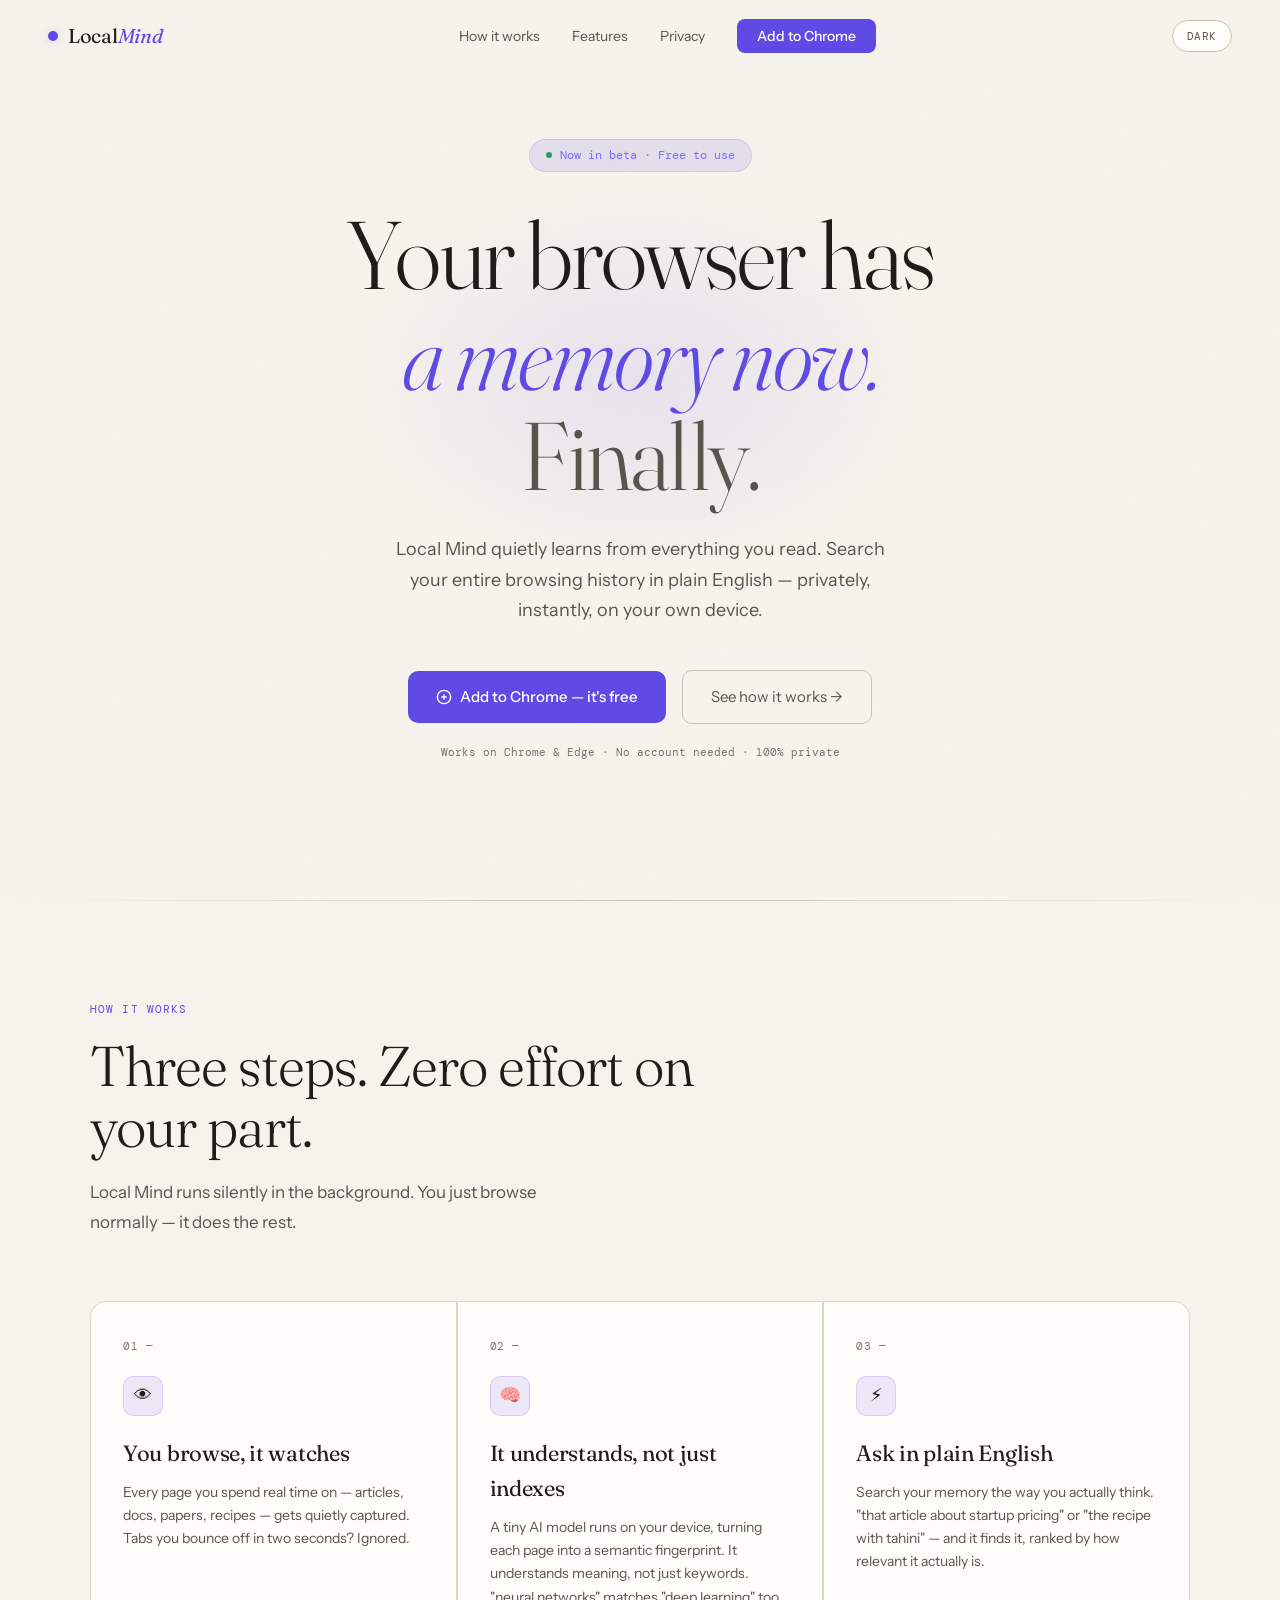
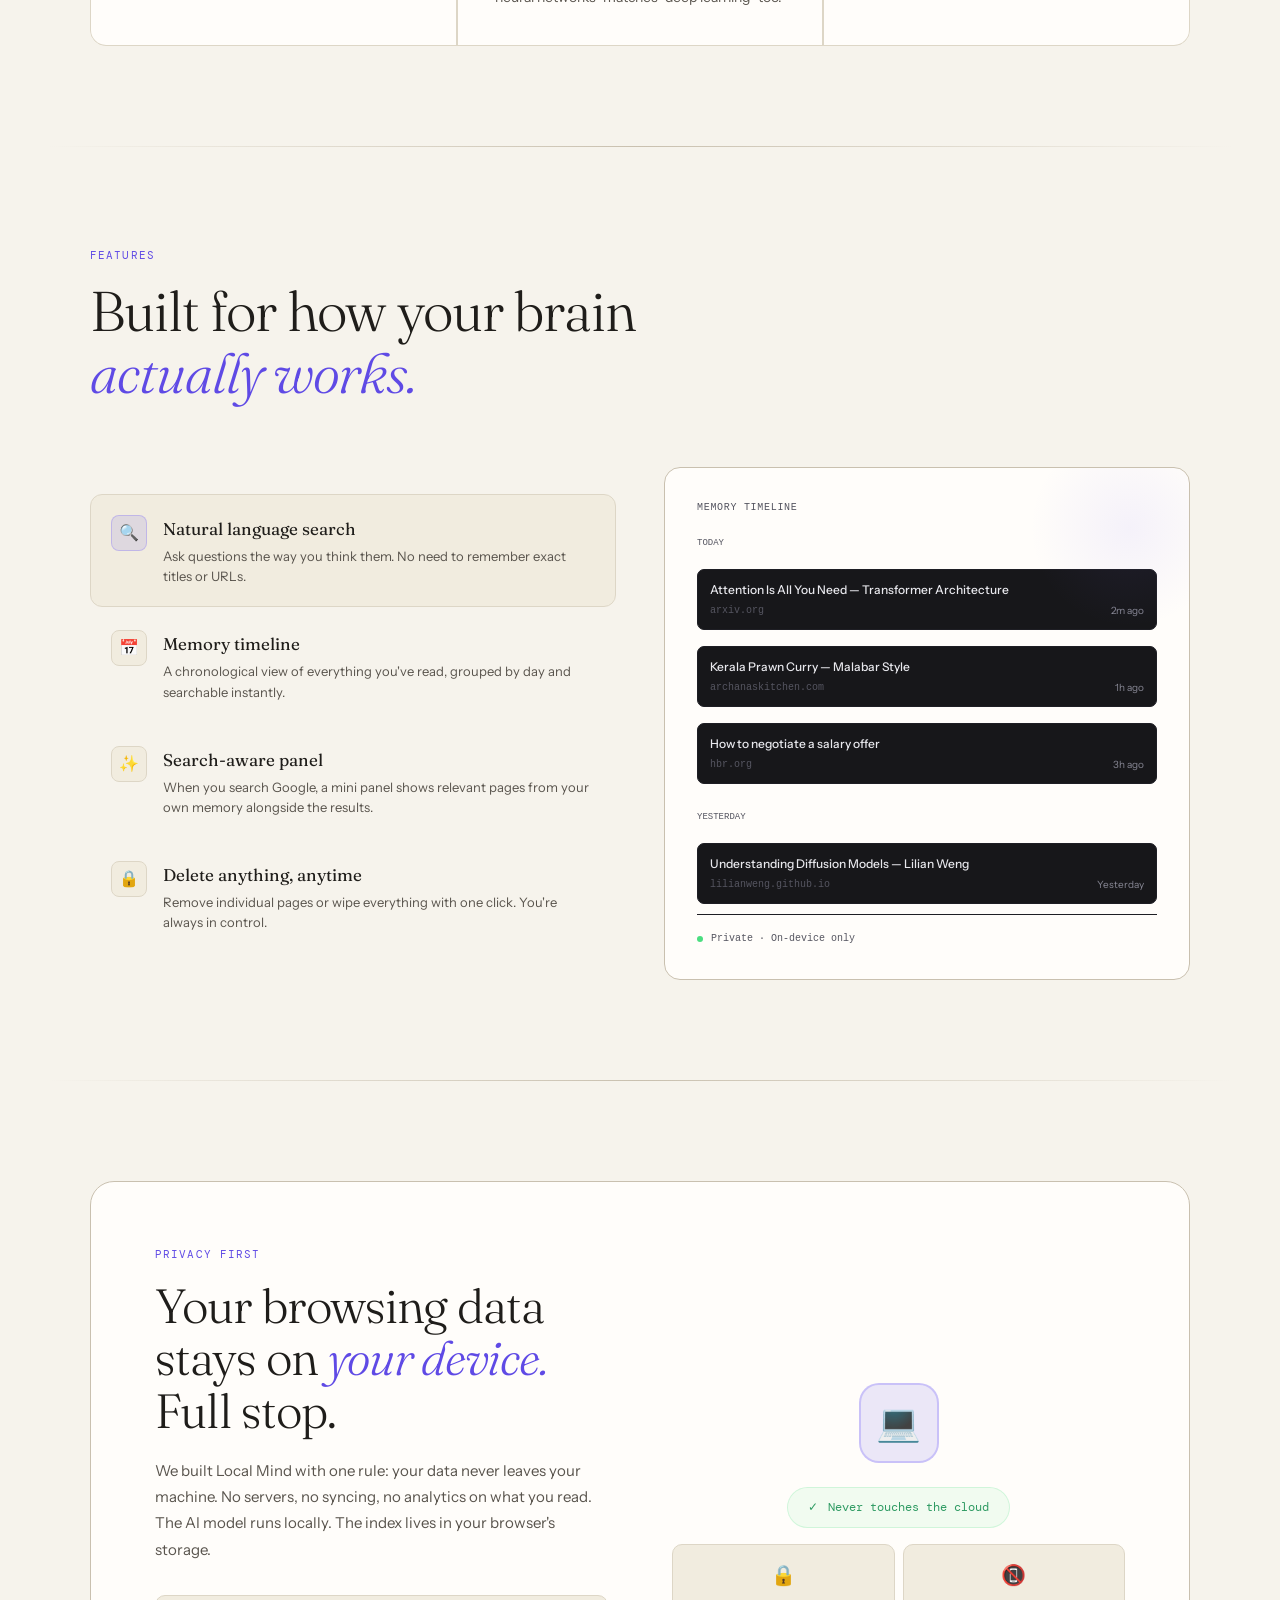
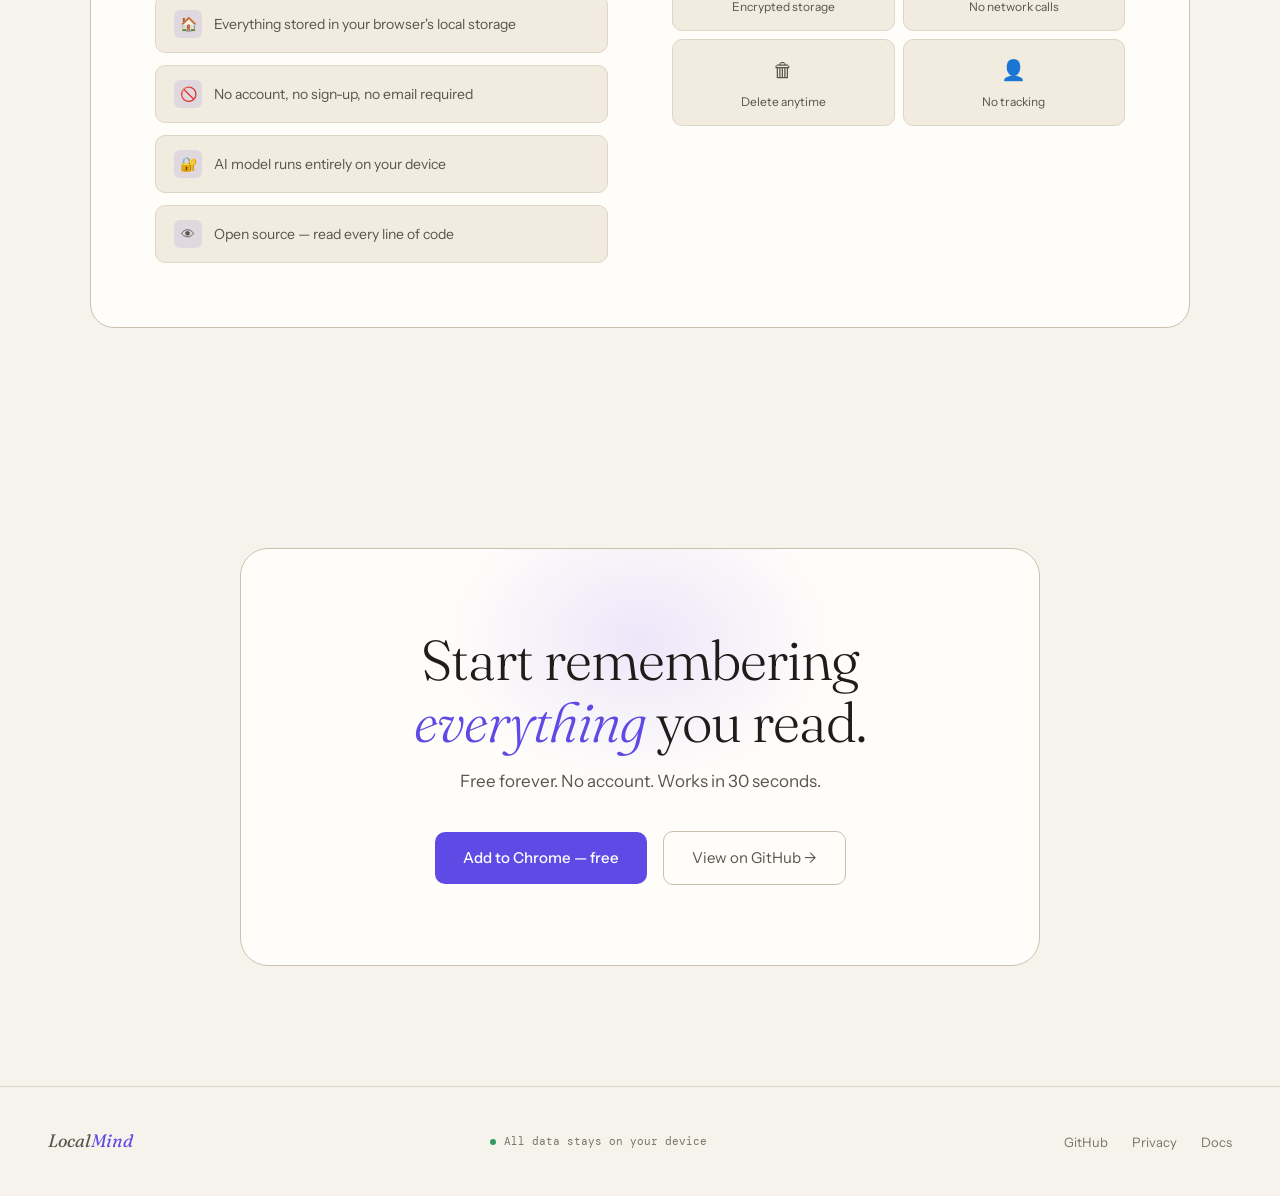
==== frontend/index.html @ ebce4741 "fix: landing page refined" ====
<!DOCTYPE html>
<html lang="en">
<head>
  <meta charset="UTF-8"/>
  <meta name="viewport" content="width=device-width, initial-scale=1.0"/>
  <title>Local Mind — Your Browser Memory</title>
  <link rel="preconnect" href="https://fonts.googleapis.com">
  <link href="https://fonts.googleapis.com/css2?family=Fraunces:ital,opsz,wght@0,9..144,300;0,9..144,400;0,9..144,500;1,9..144,300;1,9..144,400&family=Instrument+Sans:wght@400;500&family=DM+Mono:wght@400;500&display=swap" rel="stylesheet">
  <style>
    *, *::before, *::after { box-sizing: border-box; margin: 0; padding: 0; }

    :root {
      --bg: #0a0a0c;
      --bg2: #0f0f12;
      --bg3: #141418;
      --accent: #7c6af7;
      --accent2: #9d8fff;
      --accent-dim: rgba(124,106,247,0.12);
      --accent-glow: rgba(124,106,247,0.25);
      --border: #1e1e26;
      --border2: #2a2a35;
      --text: #e8e8f0;
      --text2: #9898aa;
      --text3: #55555f;
      --green: #4ade80;
      --nav-scrolled-bg: rgba(10,10,12,0.9);
      --serif: 'Fraunces', Georgia, serif;
      --sans: 'Instrument Sans', system-ui, sans-serif;
      --mono: 'DM Mono', monospace;
    }

    [data-theme="light"] {
      --bg: #f6f3ec;
      --bg2: #fffdfa;
      --bg3: #f1ecdf;
      --accent: #5f4ae5;
      --accent2: #7b6cff;
      --accent-dim: rgba(95,74,229,0.12);
      --accent-glow: rgba(95,74,229,0.2);
      --border: #ddd6c6;
      --border2: #c9c0af;
      --text: #1f1d1a;
      --text2: #59544d;
      --text3: #7a7368;
      --green: #2f9b63;
      --nav-scrolled-bg: rgba(246,243,236,0.92);
    }

    html { scroll-behavior: smooth; }

    body {
      background: var(--bg);
      color: var(--text);
      font-family: var(--sans);
      font-size: 16px;
      line-height: 1.6;
      overflow-x: hidden;
    }

    body::before {
      content: '';
      position: fixed;
      inset: 0;
      background-image: url("data:image/svg+xml,%3Csvg viewBox='0 0 256 256' xmlns='http://www.w3.org/2000/svg'%3E%3Cfilter id='noise'%3E%3CfeTurbulence type='fractalNoise' baseFrequency='0.9' numOctaves='4' stitchTiles='stitch'/%3E%3C/filter%3E%3Crect width='100%25' height='100%25' filter='url(%23noise)' opacity='0.04'/%3E%3C/svg%3E");
      pointer-events: none;
      z-index: 0;
      opacity: 0.4;
    }

    /* ── Nav ───────────────────────────────────────────────────────── */
    nav {
      position: fixed;
      top: 0; left: 0; right: 0;
      z-index: 100;
      display: flex;
      align-items: center;
      justify-content: space-between;
      padding: 20px 48px;
      border-bottom: 1px solid transparent;
      transition: border-color 0.3s, background 0.3s;
    }

    nav.scrolled {
      background: var(--nav-scrolled-bg);
      backdrop-filter: blur(12px);
      border-color: var(--border);
    }

    .theme-toggle-btn {
      border: 1px solid var(--border2);
      background: var(--bg2);
      color: var(--text2);
      border-radius: 999px;
      padding: 8px 14px;
      font-family: var(--mono);
      font-size: 11px;
      letter-spacing: 0.05em;
      text-transform: uppercase;
      cursor: pointer;
      transition: all 0.2s;
    }

    .theme-toggle-btn:hover { color: var(--text); border-color: var(--text3); }

    .nav-logo {
      display: flex;
      align-items: center;
      gap: 10px;
      text-decoration: none;
    }

    .nav-dot {
      width: 10px; height: 10px;
      border-radius: 50%;
      background: var(--accent);
      box-shadow: 0 0 10px var(--accent-glow);
      animation: pulse 2.5s ease-in-out infinite;
    }

    @keyframes pulse {
      0%,100% { box-shadow: 0 0 8px var(--accent-glow); }
      50% { box-shadow: 0 0 20px rgba(124,106,247,0.5); }
    }

    .nav-logo-text { font-family: var(--serif); font-size: 20px; color: var(--text); letter-spacing: -0.3px; }
    .nav-logo-text em { font-style: italic; color: var(--accent); }

    .nav-links { display: flex; align-items: center; gap: 32px; list-style: none; }
    .nav-links a { color: var(--text2); text-decoration: none; font-size: 14px; transition: color 0.15s; }
    .nav-links a:hover { color: var(--text); }

    .nav-cta {
      background: var(--accent) !important;
      color: white !important;
      padding: 8px 20px;
      border-radius: 8px;
      font-size: 14px !important;
      font-weight: 500;
      transition: background 0.15s !important;
    }
    .nav-cta:hover { background: #6b59e0 !important; }

    /* ── Hero ──────────────────────────────────────────────────────── */
    .hero {
      min-height: 100vh;
      display: flex;
      flex-direction: column;
      align-items: center;
      justify-content: center;
      text-align: center;
      padding: 120px 24px 120px;
      position: relative;
    }

    .hero::after {
      content: '';
      position: absolute;
      top: 20%; left: 50%;
      transform: translateX(-50%);
      width: 600px; height: 400px;
      background: radial-gradient(ellipse, rgba(124,106,247,0.12) 0%, transparent 70%);
      pointer-events: none;
      z-index: 0;
    }

    .hero-eyebrow {
      display: inline-flex;
      align-items: center;
      gap: 8px;
      background: var(--accent-dim);
      border: 1px solid rgba(124,106,247,0.2);
      border-radius: 999px;
      padding: 6px 16px;
      font-family: var(--mono);
      font-size: 12px;
      color: var(--accent2);
      margin-bottom: 32px;
      position: relative;
      z-index: 1;
      animation: fadeUp 0.8s ease both;
    }

    .eyebrow-dot {
      width: 6px; height: 6px;
      border-radius: 50%;
      background: var(--green);
      animation: pulse 2s ease-in-out infinite;
    }

    .hero-title {
      font-family: var(--serif);
      font-size: clamp(52px, 8vw, 96px);
      font-weight: 300;
      line-height: 1.05;
      letter-spacing: -2px;
      color: var(--text);
      max-width: 900px;
      position: relative;
      z-index: 1;
      animation: fadeUp 0.8s 0.1s ease both;
    }

    .hero-title em { font-style: italic; color: var(--accent); font-weight: 300; }
    .hero-title .line2 { display: block; color: var(--text2); font-weight: 300; }

    .hero-sub {
      font-size: 18px;
      color: var(--text2);
      max-width: 520px;
      margin: 28px auto 0;
      line-height: 1.7;
      position: relative;
      z-index: 1;
      animation: fadeUp 0.8s 0.2s ease both;
    }

    .hero-actions {
      display: flex;
      align-items: center;
      gap: 16px;
      margin-top: 44px;
      position: relative;
      z-index: 1;
      animation: fadeUp 0.8s 0.3s ease both;
    }

    .btn-primary {
      display: inline-flex;
      align-items: center;
      gap: 8px;
      background: var(--accent);
      color: white;
      padding: 14px 28px;
      border-radius: 10px;
      font-size: 15px;
      font-weight: 500;
      text-decoration: none;
      transition: all 0.2s;
      border: none;
      cursor: pointer;
    }

    .btn-primary:hover {
      background: #6b59e0;
      transform: translateY(-1px);
      box-shadow: 0 8px 30px rgba(124,106,247,0.35);
    }

    .btn-secondary {
      display: inline-flex;
      align-items: center;
      gap: 8px;
      background: transparent;
      color: var(--text2);
      padding: 14px 28px;
      border-radius: 10px;
      font-size: 15px;
      text-decoration: none;
      border: 1px solid var(--border2);
      transition: all 0.2s;
    }

    .btn-secondary:hover { color: var(--text); border-color: var(--text3); }

    .hero-note {
      margin-top: 20px;
      font-family: var(--mono);
      font-size: 11px;
      color: var(--text3);
      position: relative;
      z-index: 1;
      animation: fadeUp 0.8s 0.4s ease both;
    }

    /* ── Sections ──────────────────────────────────────────────────── */
    section { padding: 100px 24px; position: relative; z-index: 1; }
    .container { max-width: 1100px; margin: 0 auto; }

    .section-label {
      font-family: var(--mono);
      font-size: 11px;
      text-transform: uppercase;
      letter-spacing: 0.1em;
      color: var(--accent);
      margin-bottom: 16px;
    }

    .section-title {
      font-family: var(--serif);
      font-size: clamp(36px, 5vw, 56px);
      font-weight: 300;
      line-height: 1.1;
      letter-spacing: -1px;
      color: var(--text);
      max-width: 640px;
      margin-bottom: 20px;
    }

    .section-title em { font-style: italic; color: var(--accent); }
    .section-body { font-size: 17px; color: var(--text2); max-width: 500px; line-height: 1.75; }

    /* ── How it works ──────────────────────────────────────────────── */
    .how-grid {
      display: grid;
      grid-template-columns: repeat(3, 1fr);
      gap: 2px;
      margin-top: 64px;
      background: var(--border);
      border: 1px solid var(--border);
      border-radius: 16px;
      overflow: hidden;
    }

    .how-item { background: var(--bg2); padding: 36px 32px; transition: background 0.2s; }
    .how-item:hover { background: var(--bg3); }

    .how-num { font-family: var(--mono); font-size: 11px; color: var(--text3); margin-bottom: 20px; letter-spacing: 0.05em; }

    .how-icon {
      width: 40px; height: 40px;
      background: var(--accent-dim);
      border: 1px solid rgba(124,106,247,0.2);
      border-radius: 10px;
      display: flex;
      align-items: center;
      justify-content: center;
      margin-bottom: 20px;
      font-size: 18px;
    }

    .how-title { font-family: var(--serif); font-size: 22px; font-weight: 400; color: var(--text); margin-bottom: 10px; letter-spacing: -0.3px; }
    .how-desc { font-size: 14px; color: var(--text2); line-height: 1.65; }

    /* ── Features ──────────────────────────────────────────────────── */
    .features-wrap { display: grid; grid-template-columns: 1fr 1fr; gap: 48px; align-items: center; margin-top: 64px; }
    .feature-list { display: flex; flex-direction: column; gap: 2px; }

    .feature-item {
      display: flex;
      align-items: flex-start;
      gap: 16px;
      padding: 20px;
      border-radius: 12px;
      cursor: pointer;
      transition: background 0.15s;
      border: 1px solid transparent;
    }

    .feature-item:hover, .feature-item.active { background: var(--bg3); border-color: var(--border); }
    .feature-item.active .feature-icon { background: var(--accent-dim); border-color: rgba(124,106,247,0.3); color: var(--accent); }

    .feature-icon {
      width: 36px; height: 36px;
      background: var(--bg3);
      border: 1px solid var(--border);
      border-radius: 8px;
      display: flex;
      align-items: center;
      justify-content: center;
      font-size: 16px;
      flex-shrink: 0;
      transition: all 0.15s;
    }

    .feature-text h3 { font-family: var(--serif); font-size: 17px; font-weight: 400; color: var(--text); margin-bottom: 4px; }
    .feature-text p { font-size: 13px; color: var(--text2); line-height: 1.55; }

    .feature-visual {
      background: var(--bg2);
      border: 1px solid var(--border2);
      border-radius: 16px;
      padding: 32px;
      min-height: 360px;
      display: flex;
      flex-direction: column;
      gap: 10px;
      position: relative;
      overflow: hidden;
    }

    .feature-visual::before {
      content: '';
      position: absolute;
      top: -40px; right: -40px;
      width: 200px; height: 200px;
      background: radial-gradient(circle, rgba(124,106,247,0.08) 0%, transparent 70%);
      pointer-events: none;
    }

    .mp-card { background: #17171a; border: 1px solid #1e1e24; border-radius: 7px; padding: 8px 10px; }

    /* ── Privacy ───────────────────────────────────────────────────── */
    .privacy-wrap {
      background: var(--bg2);
      border: 1px solid var(--border2);
      border-radius: 24px;
      padding: 64px;
      display: grid;
      grid-template-columns: 1fr 1fr;
      gap: 64px;
      align-items: center;
    }

    .privacy-badges { display: flex; flex-direction: column; gap: 12px; margin-top: 32px; }

    .privacy-badge {
      display: flex;
      align-items: center;
      gap: 12px;
      padding: 14px 18px;
      background: var(--bg3);
      border: 1px solid var(--border);
      border-radius: 10px;
      font-size: 14px;
      color: var(--text2);
    }

    .privacy-badge-icon {
      width: 28px; height: 28px;
      background: var(--accent-dim);
      border-radius: 6px;
      display: flex;
      align-items: center;
      justify-content: center;
      font-size: 14px;
      flex-shrink: 0;
    }

    .privacy-graphic { display: flex; flex-direction: column; gap: 16px; align-items: center; }

    .device-icon {
      width: 80px; height: 80px;
      background: var(--accent-dim);
      border: 2px solid rgba(124,106,247,0.3);
      border-radius: 20px;
      display: flex;
      align-items: center;
      justify-content: center;
      font-size: 36px;
      margin: 0 auto 8px;
    }

    .no-cloud {
      display: flex;
      align-items: center;
      gap: 10px;
      padding: 10px 20px;
      background: rgba(74,222,128,0.08);
      border: 1px solid rgba(74,222,128,0.2);
      border-radius: 999px;
      font-family: var(--mono);
      font-size: 12px;
      color: var(--green);
    }

    .lock-items { display: grid; grid-template-columns: 1fr 1fr; gap: 8px; width: 100%; }

    .lock-item {
      background: var(--bg3);
      border: 1px solid var(--border);
      border-radius: 10px;
      padding: 14px;
      text-align: center;
      font-size: 12px;
      color: var(--text2);
    }

    .lock-item span { display: block; font-size: 20px; margin-bottom: 6px; }

    /* ── CTA ───────────────────────────────────────────────────────── */
    .cta-section { text-align: center; padding: 120px 24px; }

    .cta-wrap {
      background: var(--bg2);
      border: 1px solid var(--border2);
      border-radius: 28px;
      padding: 80px 48px;
      position: relative;
      overflow: hidden;
      max-width: 800px;
      margin: 0 auto;
    }

    .cta-wrap::before {
      content: '';
      position: absolute;
      top: -60px; left: 50%;
      transform: translateX(-50%);
      width: 400px; height: 300px;
      background: radial-gradient(ellipse, rgba(124,106,247,0.15) 0%, transparent 70%);
      pointer-events: none;
    }

    .cta-title { font-family: var(--serif); font-size: clamp(36px, 5vw, 56px); font-weight: 300; letter-spacing: -1px; line-height: 1.1; color: var(--text); margin-bottom: 16px; position: relative; z-index: 1; }
    .cta-title em { font-style: italic; color: var(--accent); }
    .cta-sub { font-size: 17px; color: var(--text2); margin-bottom: 36px; position: relative; z-index: 1; }
    .cta-actions { display: flex; align-items: center; justify-content: center; gap: 16px; position: relative; z-index: 1; }

    /* ── Footer ────────────────────────────────────────────────────── */
    footer {
      border-top: 1px solid var(--border);
      padding: 40px 48px;
      display: flex;
      align-items: center;
      justify-content: space-between;
      position: relative;
      z-index: 1;
    }

    .footer-logo { font-family: var(--serif); font-style: italic; font-size: 18px; color: var(--text2); }
    .footer-logo em { color: var(--accent); }

    .footer-note { font-family: var(--mono); font-size: 11px; color: var(--text3); display: flex; align-items: center; gap: 8px; }
    .footer-note span { width: 6px; height: 6px; border-radius: 50%; background: var(--green); }

    .footer-links { display: flex; gap: 24px; list-style: none; }
    .footer-links a { font-size: 13px; color: var(--text3); text-decoration: none; transition: color 0.15s; }
    .footer-links a:hover { color: var(--text2); }

    .divider { height: 1px; background: linear-gradient(90deg, transparent, var(--border2), transparent); margin: 0 48px; }

    @keyframes fadeUp {
      from { opacity: 0; transform: translateY(20px); }
      to   { opacity: 1; transform: translateY(0); }
    }

    .reveal { opacity: 0; transform: translateY(24px); transition: opacity 0.7s ease, transform 0.7s ease; }
    .reveal.visible { opacity: 1; transform: translateY(0); }

    ::-webkit-scrollbar { width: 6px; }
    ::-webkit-scrollbar-track { background: var(--bg); }
    ::-webkit-scrollbar-thumb { background: var(--border2); border-radius: 3px; }

    @media (max-width: 768px) {
      nav { padding: 16px 24px; }
      .nav-links { display: none; }
      .how-grid { grid-template-columns: 1fr; }
      .features-wrap { grid-template-columns: 1fr; }
      .privacy-wrap { grid-template-columns: 1fr; padding: 40px 28px; gap: 40px; }
      footer { flex-direction: column; gap: 20px; text-align: center; }
    }
  </style>
</head>
<body>

  <!-- Nav -->
  <nav id="nav">
    <a href="#" class="nav-logo">
      <div class="nav-dot"></div>
      <span class="nav-logo-text">Local<em>Mind</em></span>
    </a>
    <ul class="nav-links">
      <li><a href="#how">How it works</a></li>
      <li><a href="#features">Features</a></li>
      <li><a href="#privacy">Privacy</a></li>
      <li><a href="REPLACE_WITH_CHROME_STORE_LINK" class="nav-cta" target="_blank">Add to Chrome</a></li>
    </ul>
    <button id="themeToggle" class="theme-toggle-btn" type="button">Light</button>
  </nav>

  <!-- Hero — no browser mockup -->
  <section class="hero">
    <div class="hero-eyebrow">
      <span class="eyebrow-dot"></span>
      Now in beta · Free to use
    </div>

    <h1 class="hero-title">
      Your browser has<br>
      <em>a memory now.</em>
      <span class="line2">Finally.</span>
    </h1>

    <p class="hero-sub">
      Local Mind quietly learns from everything you read. Search your entire browsing history in plain English — privately, instantly, on your own device.
    </p>

    <div class="hero-actions">
      <a href="REPLACE_WITH_CHROME_STORE_LINK" class="btn-primary" target="_blank">
        <svg width="16" height="16" viewBox="0 0 24 24" fill="none" stroke="currentColor" stroke-width="2"><circle cx="12" cy="12" r="10"/><path d="M12 8v8M8 12h8"/></svg>
        Add to Chrome — it's free
      </a>
      <a href="#how" class="btn-secondary">See how it works →</a>
    </div>

    <p class="hero-note">Works on Chrome & Edge · No account needed · 100% private</p>
  </section>

  <div class="divider"></div>

  <!-- How it works -->
  <section id="how">
    <div class="container">
      <div class="reveal">
        <div class="section-label">How it works</div>
        <h2 class="section-title">Three steps. Zero effort on your part.</h2>
        <p class="section-body">Local Mind runs silently in the background. You just browse normally — it does the rest.</p>
      </div>
      <div class="how-grid reveal">
        <div class="how-item">
          <div class="how-num">01 —</div>
          <div class="how-icon">👁</div>
          <div class="how-title">You browse, it watches</div>
          <p class="how-desc">Every page you spend real time on — articles, docs, papers, recipes — gets quietly captured. Tabs you bounce off in two seconds? Ignored.</p>
        </div>
        <div class="how-item">
          <div class="how-num">02 —</div>
          <div class="how-icon">🧠</div>
          <div class="how-title">It understands, not just indexes</div>
          <p class="how-desc">A tiny AI model runs on your device, turning each page into a semantic fingerprint. It understands meaning, not just keywords. "neural networks" matches "deep learning" too.</p>
        </div>
        <div class="how-item">
          <div class="how-num">03 —</div>
          <div class="how-icon">⚡</div>
          <div class="how-title">Ask in plain English</div>
          <p class="how-desc">Search your memory the way you actually think. "that article about startup pricing" or "the recipe with tahini" — and it finds it, ranked by how relevant it actually is.</p>
        </div>
      </div>
    </div>
  </section>

  <div class="divider"></div>

  <!-- Features -->
  <section id="features">
    <div class="container">
      <div class="reveal">
        <div class="section-label">Features</div>
        <h2 class="section-title">Built for how your brain <em>actually works.</em></h2>
      </div>
      <div class="features-wrap">
        <div class="feature-list reveal">
          <div class="feature-item active">
            <div class="feature-icon">🔍</div>
            <div class="feature-text">
              <h3>Natural language search</h3>
              <p>Ask questions the way you think them. No need to remember exact titles or URLs.</p>
            </div>
          </div>
          <div class="feature-item">
            <div class="feature-icon">📅</div>
            <div class="feature-text">
              <h3>Memory timeline</h3>
              <p>A chronological view of everything you've read, grouped by day and searchable instantly.</p>
            </div>
          </div>
          <div class="feature-item">
            <div class="feature-icon">✨</div>
            <div class="feature-text">
              <h3>Search-aware panel</h3>
              <p>When you search Google, a mini panel shows relevant pages from your own memory alongside the results.</p>
            </div>
          </div>
          <div class="feature-item">
            <div class="feature-icon">🔒</div>
            <div class="feature-text">
              <h3>Delete anything, anytime</h3>
              <p>Remove individual pages or wipe everything with one click. You're always in control.</p>
            </div>
          </div>
        </div>
        <div class="feature-visual reveal">
          <div style="font-family:monospace;font-size:10px;color:#555560;text-transform:uppercase;letter-spacing:0.07em;margin-bottom:10px;">Memory Timeline</div>
          <div style="font-family:monospace;font-size:9px;color:#555560;margin-bottom:8px;">TODAY</div>
          <div class="mp-card" style="margin-bottom:6px;padding:10px 12px;">
            <div style="font-size:12px;font-weight:500;color:#e8e8ed;margin-bottom:4px;">Attention Is All You Need — Transformer Architecture</div>
            <div style="display:flex;justify-content:space-between;"><span style="font-family:monospace;font-size:10px;color:#555560;">arxiv.org</span><span style="font-size:10px;color:#888895;">2m ago</span></div>
          </div>
          <div class="mp-card" style="margin-bottom:6px;padding:10px 12px;">
            <div style="font-size:12px;font-weight:500;color:#e8e8ed;margin-bottom:4px;">Kerala Prawn Curry — Malabar Style</div>
            <div style="display:flex;justify-content:space-between;"><span style="font-family:monospace;font-size:10px;color:#555560;">archanaskitchen.com</span><span style="font-size:10px;color:#888895;">1h ago</span></div>
          </div>
          <div class="mp-card" style="margin-bottom:6px;padding:10px 12px;">
            <div style="font-size:12px;font-weight:500;color:#e8e8ed;margin-bottom:4px;">How to negotiate a salary offer</div>
            <div style="display:flex;justify-content:space-between;"><span style="font-family:monospace;font-size:10px;color:#555560;">hbr.org</span><span style="font-size:10px;color:#888895;">3h ago</span></div>
          </div>
          <div style="font-family:monospace;font-size:9px;color:#555560;margin:10px 0 8px;">YESTERDAY</div>
          <div class="mp-card" style="padding:10px 12px;">
            <div style="font-size:12px;font-weight:500;color:#e8e8ed;margin-bottom:4px;">Understanding Diffusion Models — Lilian Weng</div>
            <div style="display:flex;justify-content:space-between;"><span style="font-family:monospace;font-size:10px;color:#555560;">lilianweng.github.io</span><span style="font-size:10px;color:#888895;">Yesterday</span></div>
          </div>
          <div style="margin-top:auto;padding-top:16px;border-top:1px solid #1e1e24;display:flex;align-items:center;gap:8px;">
            <div style="width:6px;height:6px;border-radius:50%;background:#4ade80;"></div>
            <span style="font-family:monospace;font-size:10px;color:#555560;">Private · On-device only</span>
          </div>
        </div>
      </div>
    </div>
  </section>

  <div class="divider"></div>

  <!-- Privacy -->
  <section id="privacy">
    <div class="container">
      <div class="privacy-wrap reveal">
        <div>
          <div class="section-label">Privacy first</div>
          <h2 class="section-title" style="font-size:clamp(32px,4vw,48px);">Your browsing data stays on <em>your device.</em> Full stop.</h2>
          <p class="section-body" style="font-size:15px;margin-top:16px;">We built Local Mind with one rule: your data never leaves your machine. No servers, no syncing, no analytics on what you read. The AI model runs locally. The index lives in your browser's storage.</p>
          <div class="privacy-badges">
            <div class="privacy-badge"><div class="privacy-badge-icon">🏠</div>Everything stored in your browser's local storage</div>
            <div class="privacy-badge"><div class="privacy-badge-icon">🚫</div>No account, no sign-up, no email required</div>
            <div class="privacy-badge"><div class="privacy-badge-icon">🔐</div>AI model runs entirely on your device</div>
            <div class="privacy-badge"><div class="privacy-badge-icon">👁</div>Open source — read every line of code</div>
          </div>
        </div>
        <div class="privacy-graphic">
          <div class="device-icon">💻</div>
          <div class="no-cloud"><span>✓</span>Never touches the cloud</div>
          <div class="lock-items">
            <div class="lock-item"><span>🔒</span>Encrypted storage</div>
            <div class="lock-item"><span>📵</span>No network calls</div>
            <div class="lock-item"><span>🗑</span>Delete anytime</div>
            <div class="lock-item"><span>👤</span>No tracking</div>
          </div>
        </div>
      </div>
    </div>
  </section>

  <!-- CTA -->
  <section class="cta-section">
    <div class="cta-wrap reveal">
      <h2 class="cta-title">Start remembering<br><em>everything</em> you read.</h2>
      <p class="cta-sub">Free forever. No account. Works in 30 seconds.</p>
      <div class="cta-actions">
        <a href="REPLACE_WITH_CHROME_STORE_LINK" class="btn-primary" target="_blank">Add to Chrome — free</a>
        <a href="https://github.com/ziomega/localmind" class="btn-secondary" target="_blank">View on GitHub →</a>
      </div>
    </div>
  </section>

  <!-- Footer -->
  <footer>
    <div class="footer-logo">Local<em>Mind</em></div>
    <div class="footer-note"><span></span>All data stays on your device</div>
    <ul class="footer-links">
      <li><a href="https://github.com/ziomega/localmind" target="_blank">GitHub</a></li>
      <li><a href="#privacy">Privacy</a></li>
      <li><a href="#how">Docs</a></li>
    </ul>
  </footer>

  <script>
    const THEME_KEY = 'localmind-theme';

    function getInitialTheme() {
      const saved = localStorage.getItem(THEME_KEY);
      if (saved === 'dark' || saved === 'light') return saved;
      return window.matchMedia('(prefers-color-scheme: dark)').matches ? 'dark' : 'light';
    }

    function applyTheme(theme) {
      document.documentElement.setAttribute('data-theme', theme);
      const btn = document.getElementById('themeToggle');
      if (btn) btn.textContent = theme === 'dark' ? 'Light' : 'Dark';
    }

    applyTheme(getInitialTheme());

    const nav = document.getElementById('nav');
    window.addEventListener('scroll', () => nav.classList.toggle('scrolled', window.scrollY > 40));

    document.getElementById('themeToggle').addEventListener('click', () => {
      const current = document.documentElement.getAttribute('data-theme');
      const next = current === 'dark' ? 'light' : 'dark';
      localStorage.setItem(THEME_KEY, next);
      applyTheme(next);
    });

    const observer = new IntersectionObserver((entries) => {
      entries.forEach((entry, i) => {
        if (entry.isIntersecting) {
          setTimeout(() => entry.target.classList.add('visible'), i * 80);
          observer.unobserve(entry.target);
        }
      });
    }, { threshold: 0.1 });
    document.querySelectorAll('.reveal').forEach(el => observer.observe(el));

    document.querySelectorAll('.feature-item').forEach(item => {
      item.addEventListener('click', () => {
        document.querySelectorAll('.feature-item').forEach(i => i.classList.remove('active'));
        item.classList.add('active');
      });
    });
  </script>

</body>
</html>
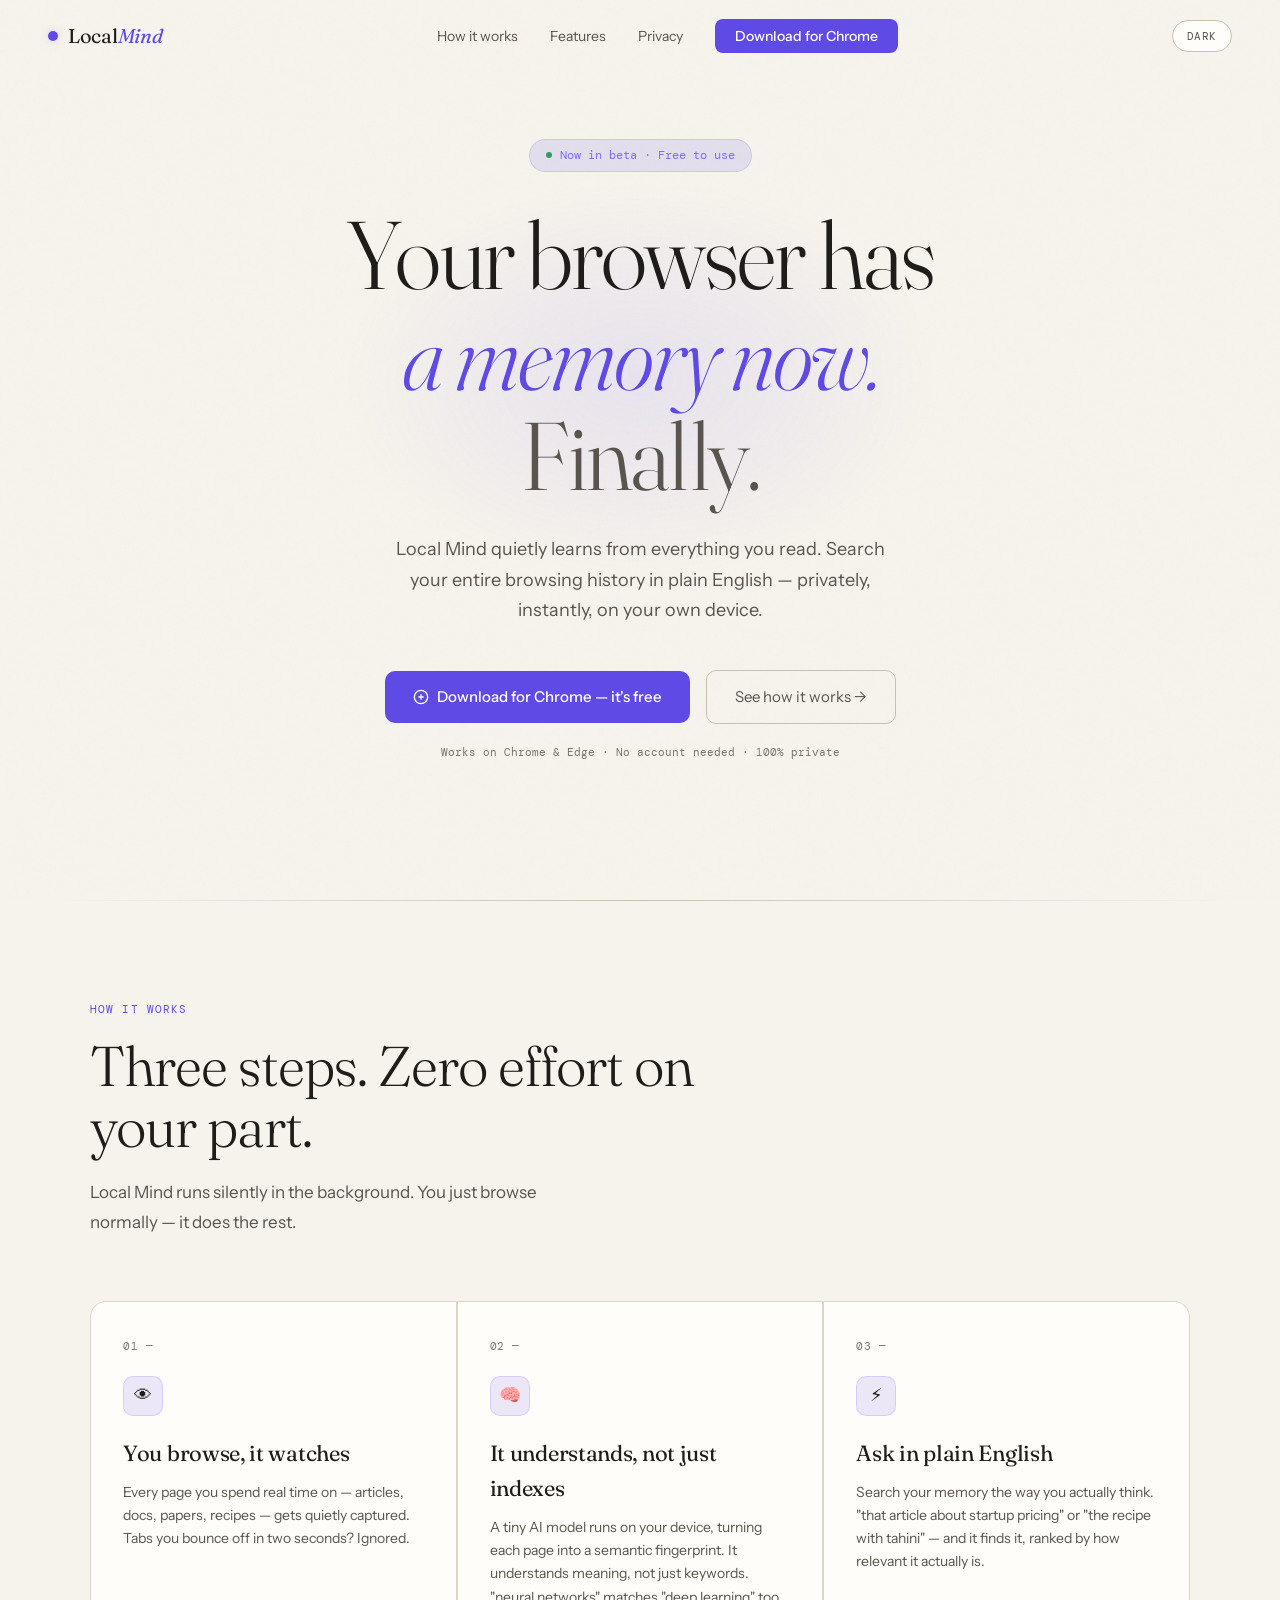
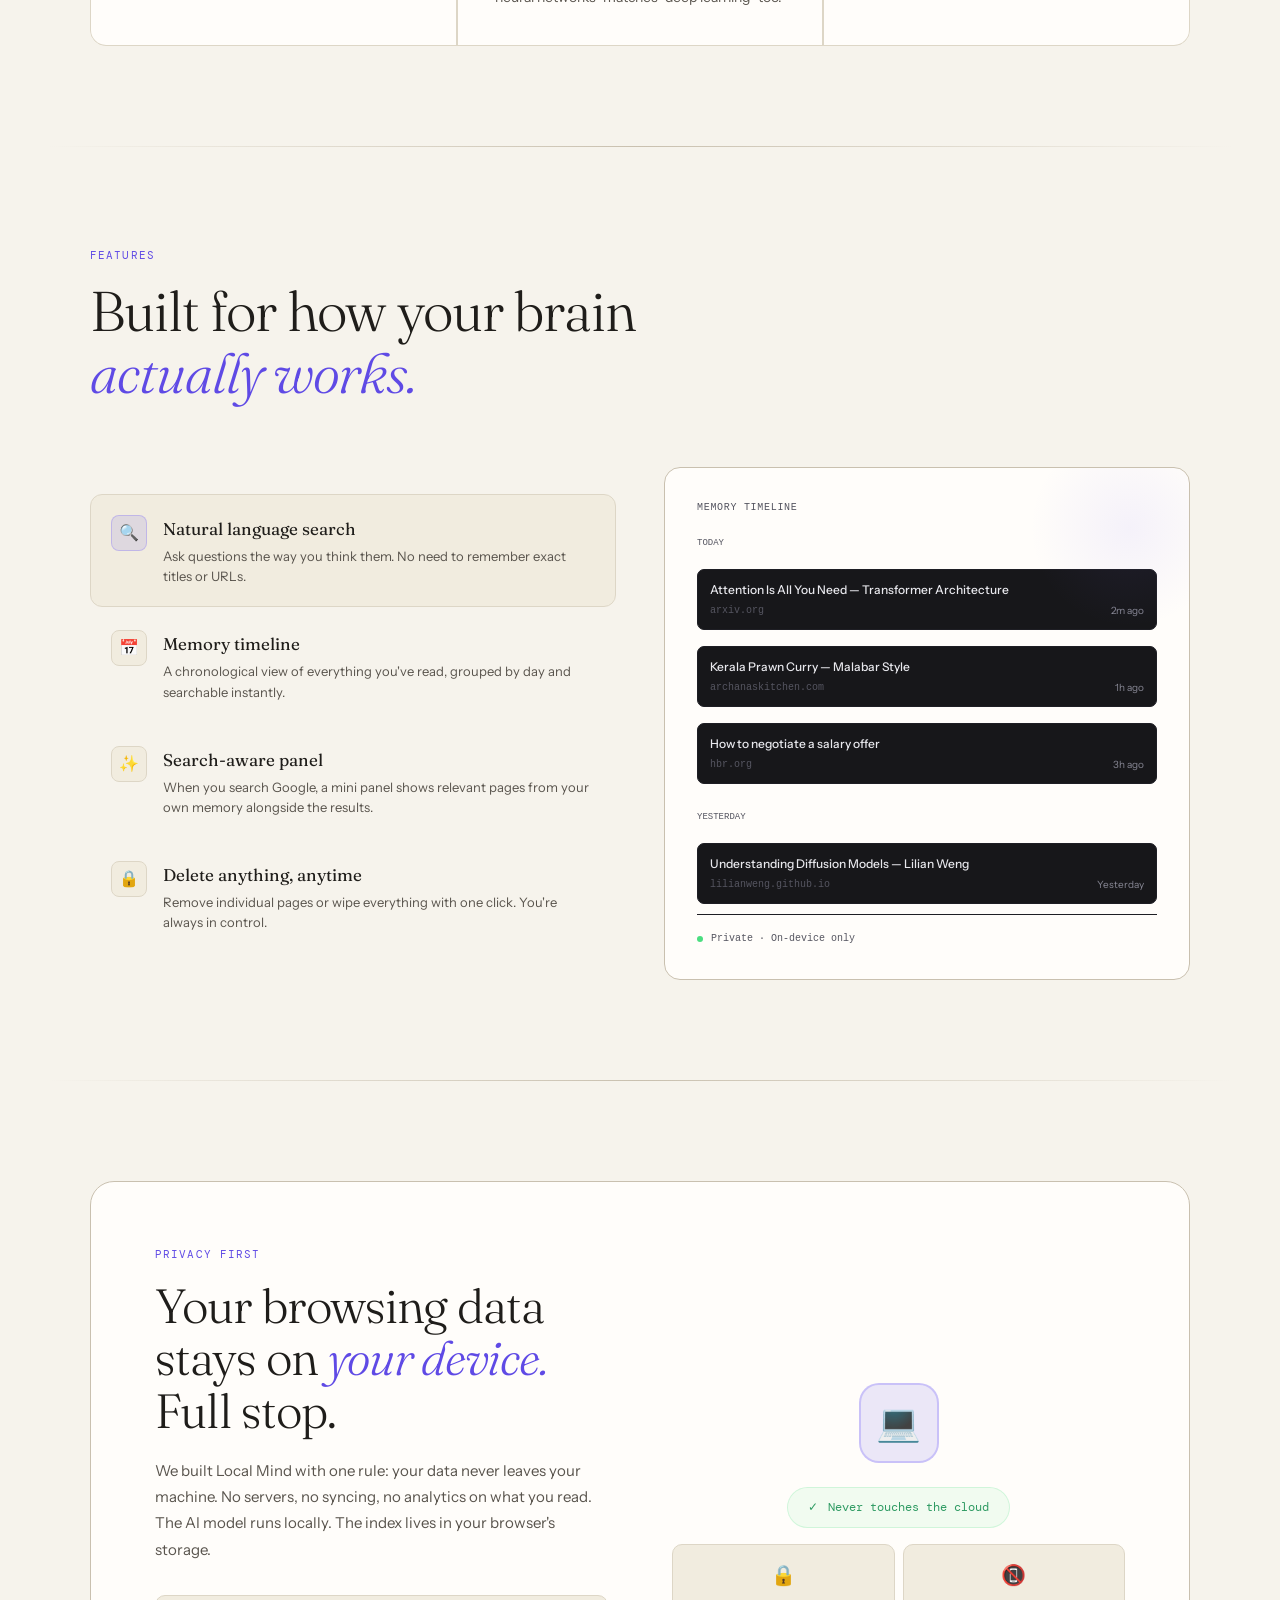
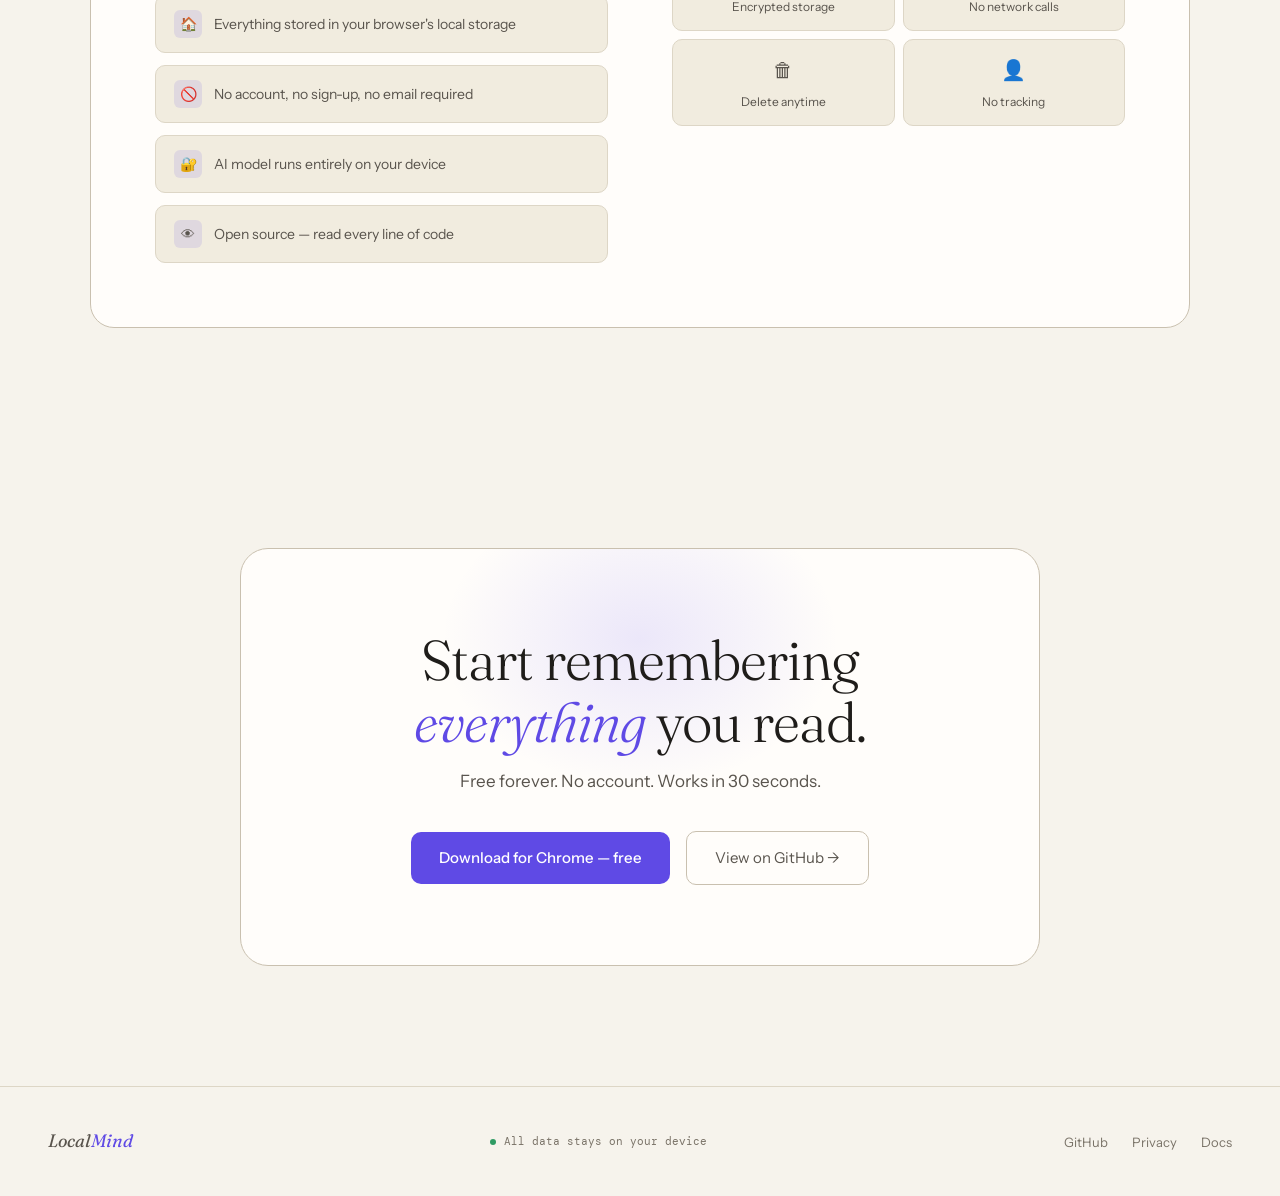
==== commit faef5c8a: "fix: added extension download links" ====
--- a/frontend/index.html
+++ b/frontend/index.html
@@ -553,7 +553,7 @@
       <li><a href="#how">How it works</a></li>
       <li><a href="#features">Features</a></li>
       <li><a href="#privacy">Privacy</a></li>
-      <li><a href="REPLACE_WITH_CHROME_STORE_LINK" class="nav-cta" target="_blank">Add to Chrome</a></li>
+      <li><a href="https://github.com/ziomega/localmind/releases/download/v1.0.0-beta/local-mind-extension.zip" class="nav-cta" target="_blank">Download for Chrome</a></li>
     </ul>
     <button id="themeToggle" class="theme-toggle-btn" type="button">Light</button>
   </nav>
@@ -576,9 +576,9 @@
     </p>
 
     <div class="hero-actions">
-      <a href="REPLACE_WITH_CHROME_STORE_LINK" class="btn-primary" target="_blank">
+      <a href="https://github.com/ziomega/localmind/releases/download/v1.0.0-beta/local-mind-extension.zip" class="btn-primary" target="_blank">
         <svg width="16" height="16" viewBox="0 0 24 24" fill="none" stroke="currentColor" stroke-width="2"><circle cx="12" cy="12" r="10"/><path d="M12 8v8M8 12h8"/></svg>
-        Add to Chrome — it's free
+        Download for Chrome — it's free
       </a>
       <a href="#how" class="btn-secondary">See how it works →</a>
     </div>
@@ -725,7 +725,7 @@
       <h2 class="cta-title">Start remembering<br><em>everything</em> you read.</h2>
       <p class="cta-sub">Free forever. No account. Works in 30 seconds.</p>
       <div class="cta-actions">
-        <a href="REPLACE_WITH_CHROME_STORE_LINK" class="btn-primary" target="_blank">Add to Chrome — free</a>
+        <a href="https://github.com/ziomega/localmind/releases/download/v1.0.0-beta/local-mind-extension.zip" class="btn-primary" target="_blank">Download for Chrome — free</a>
         <a href="https://github.com/ziomega/localmind" class="btn-secondary" target="_blank">View on GitHub →</a>
       </div>
     </div>
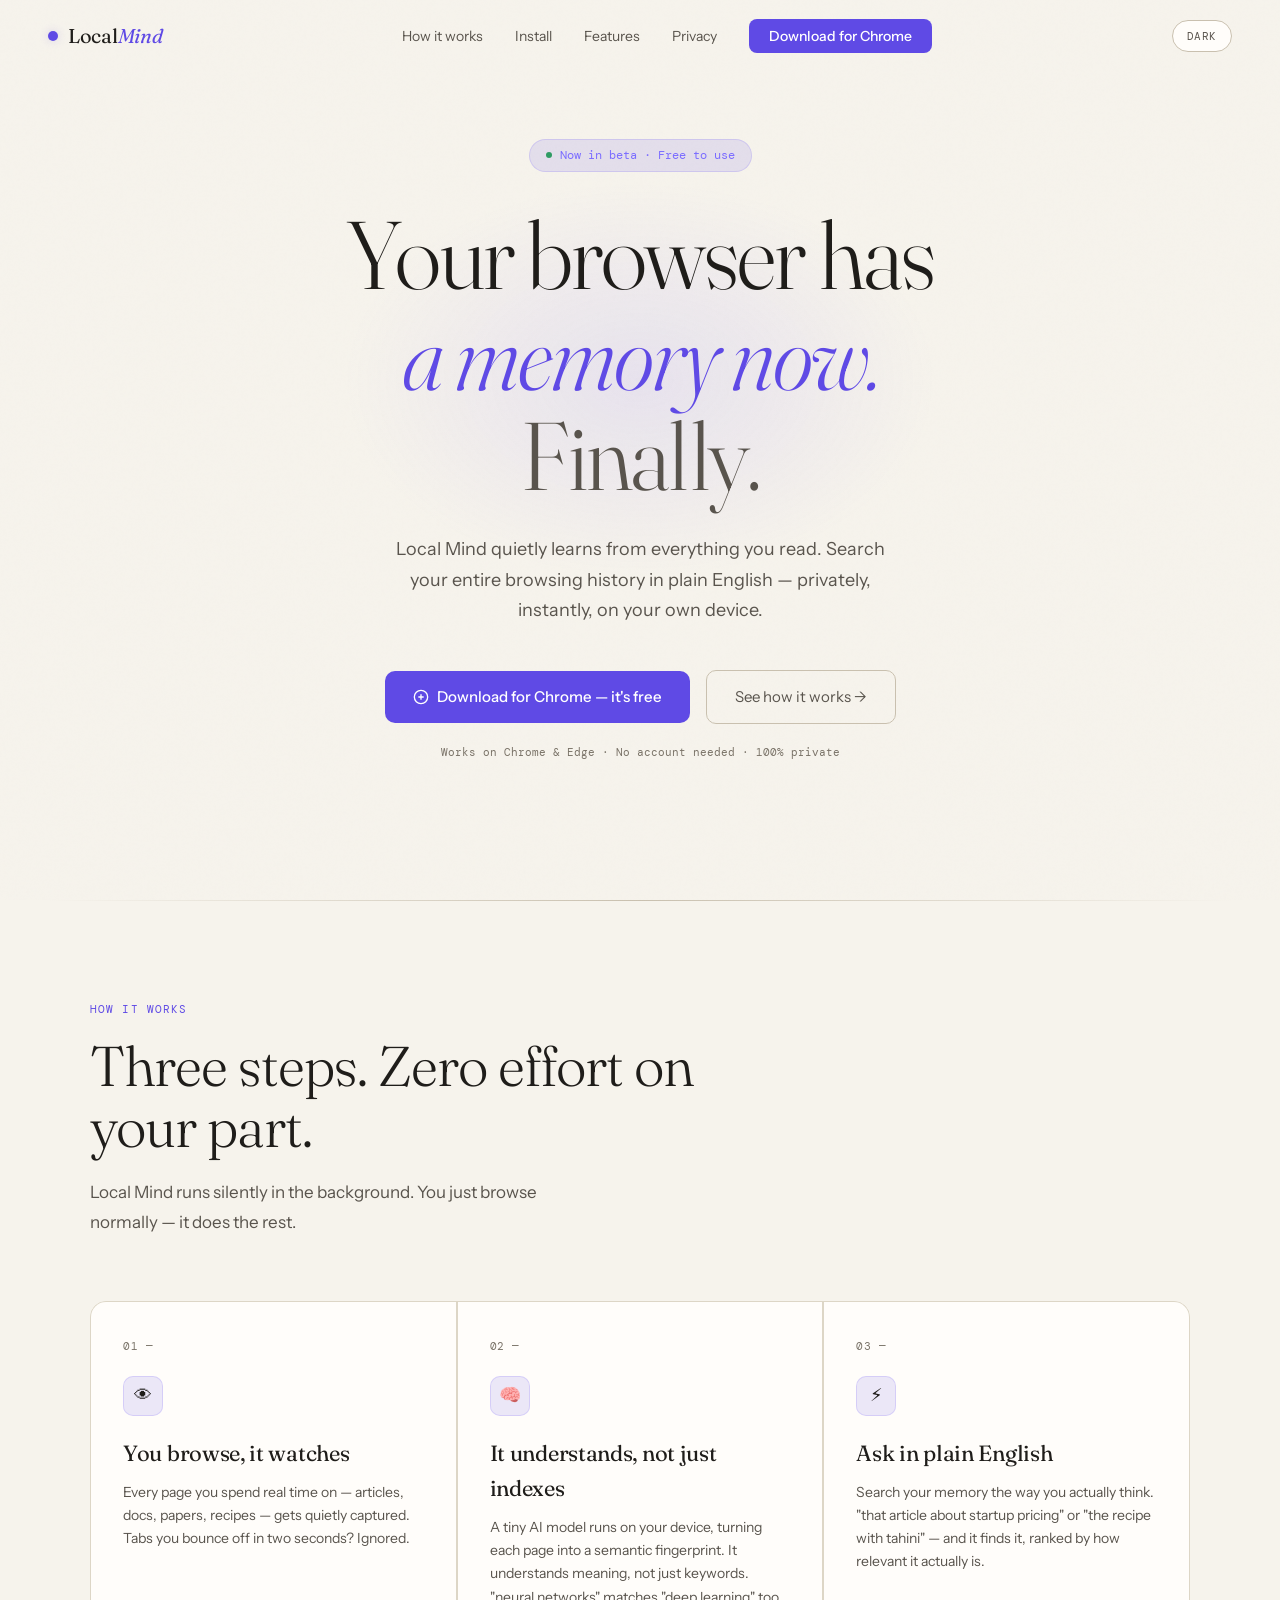
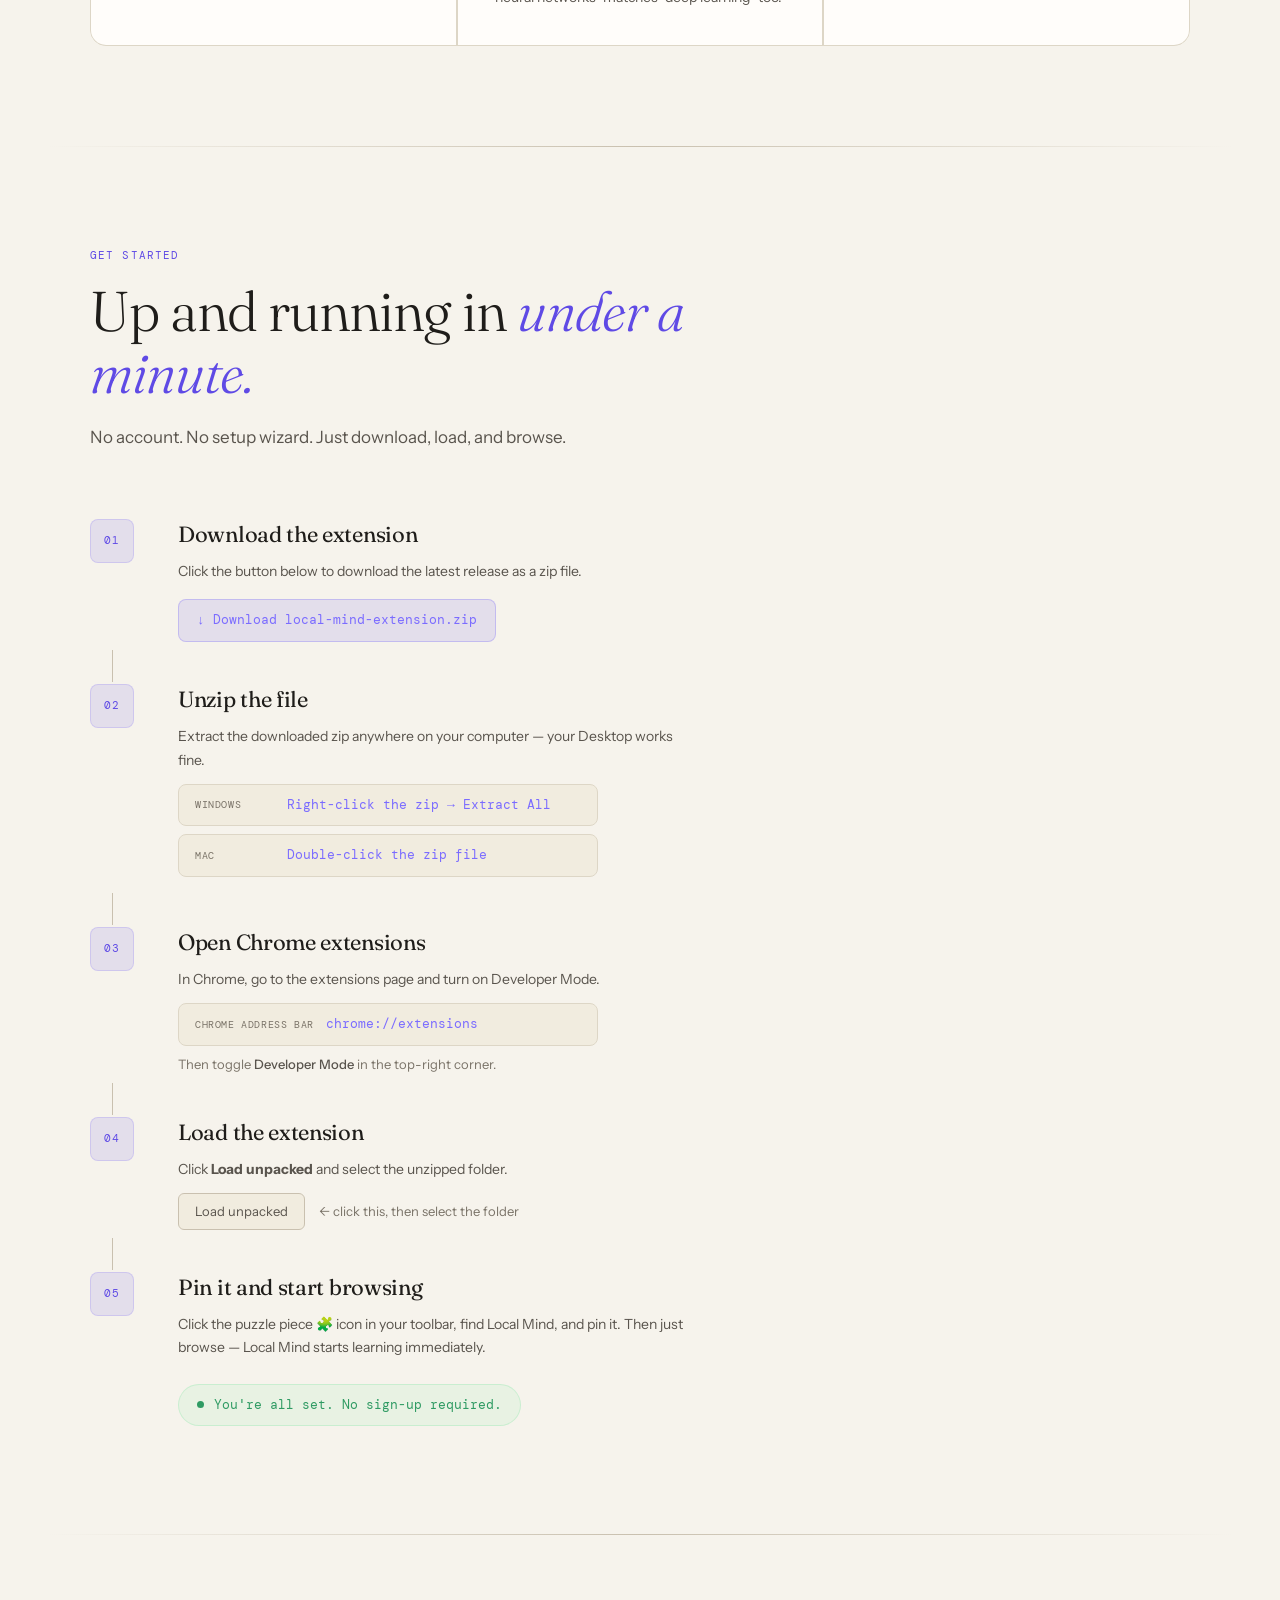
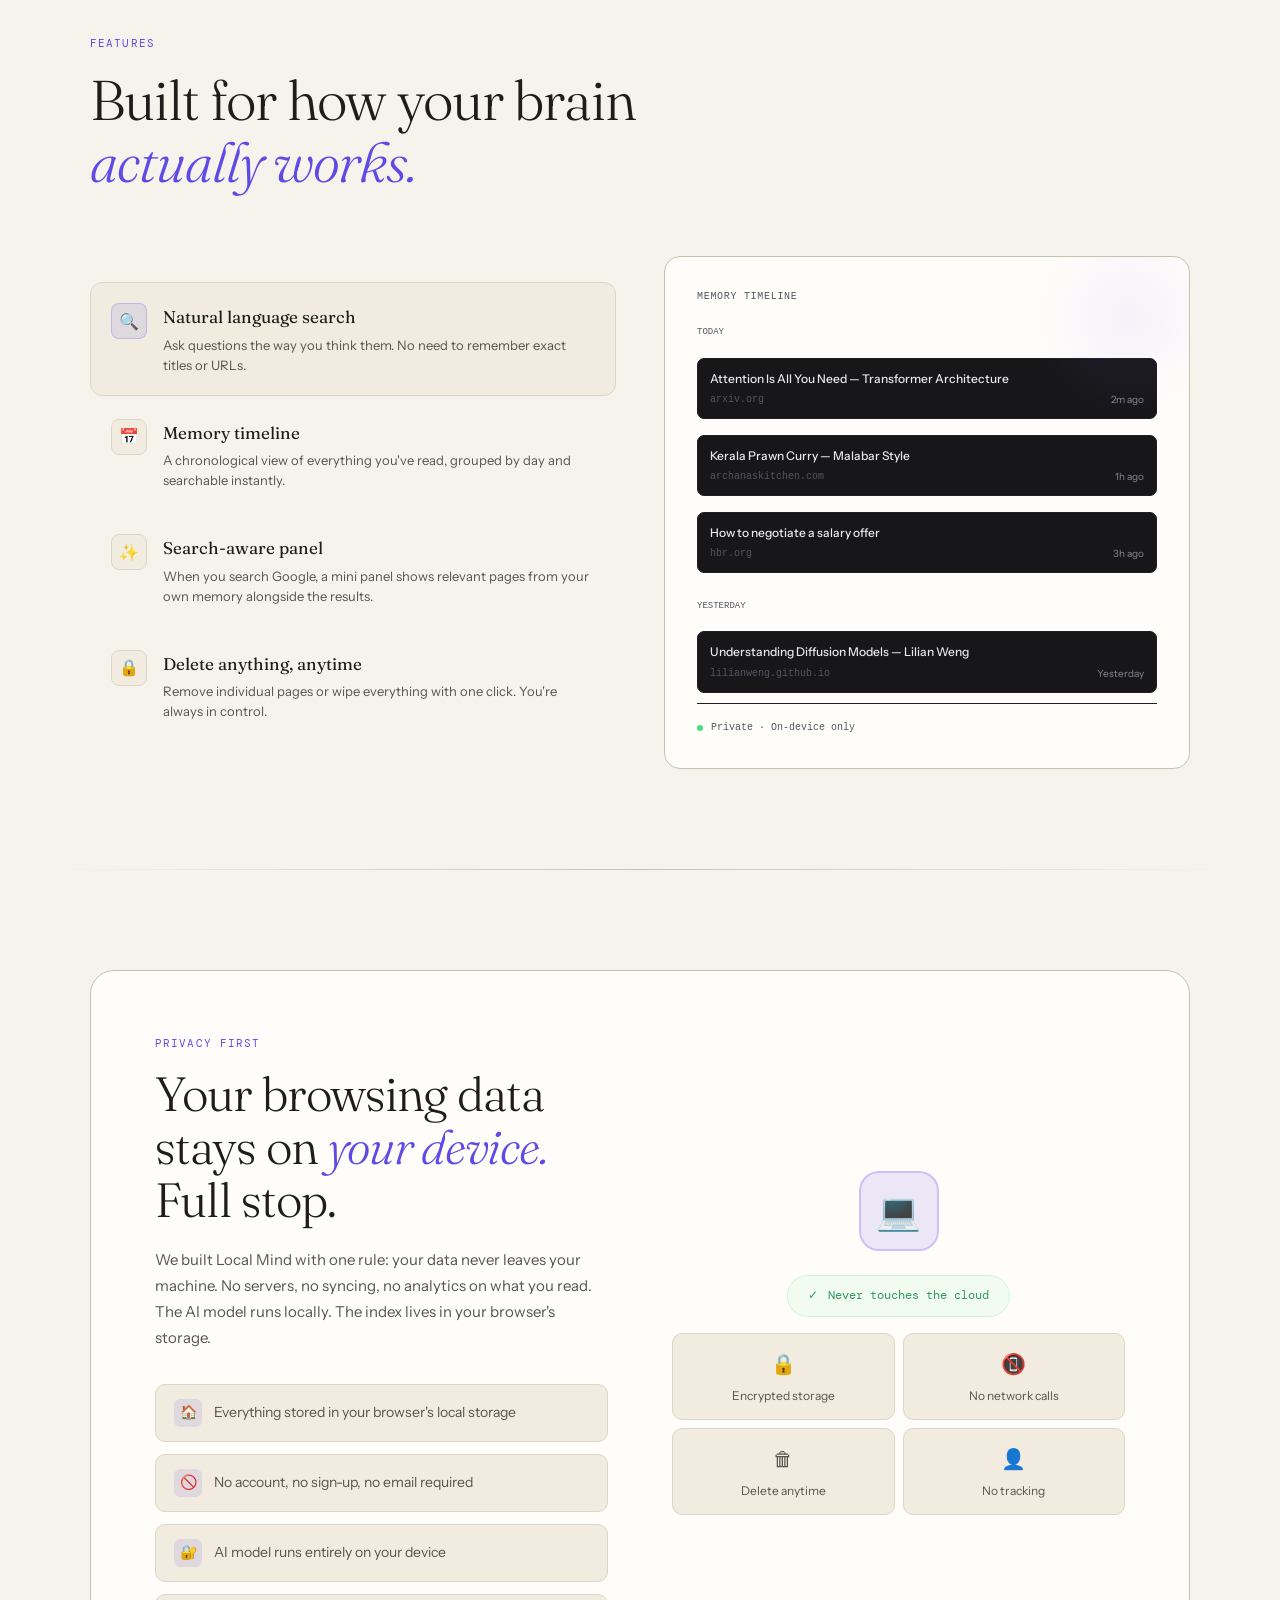
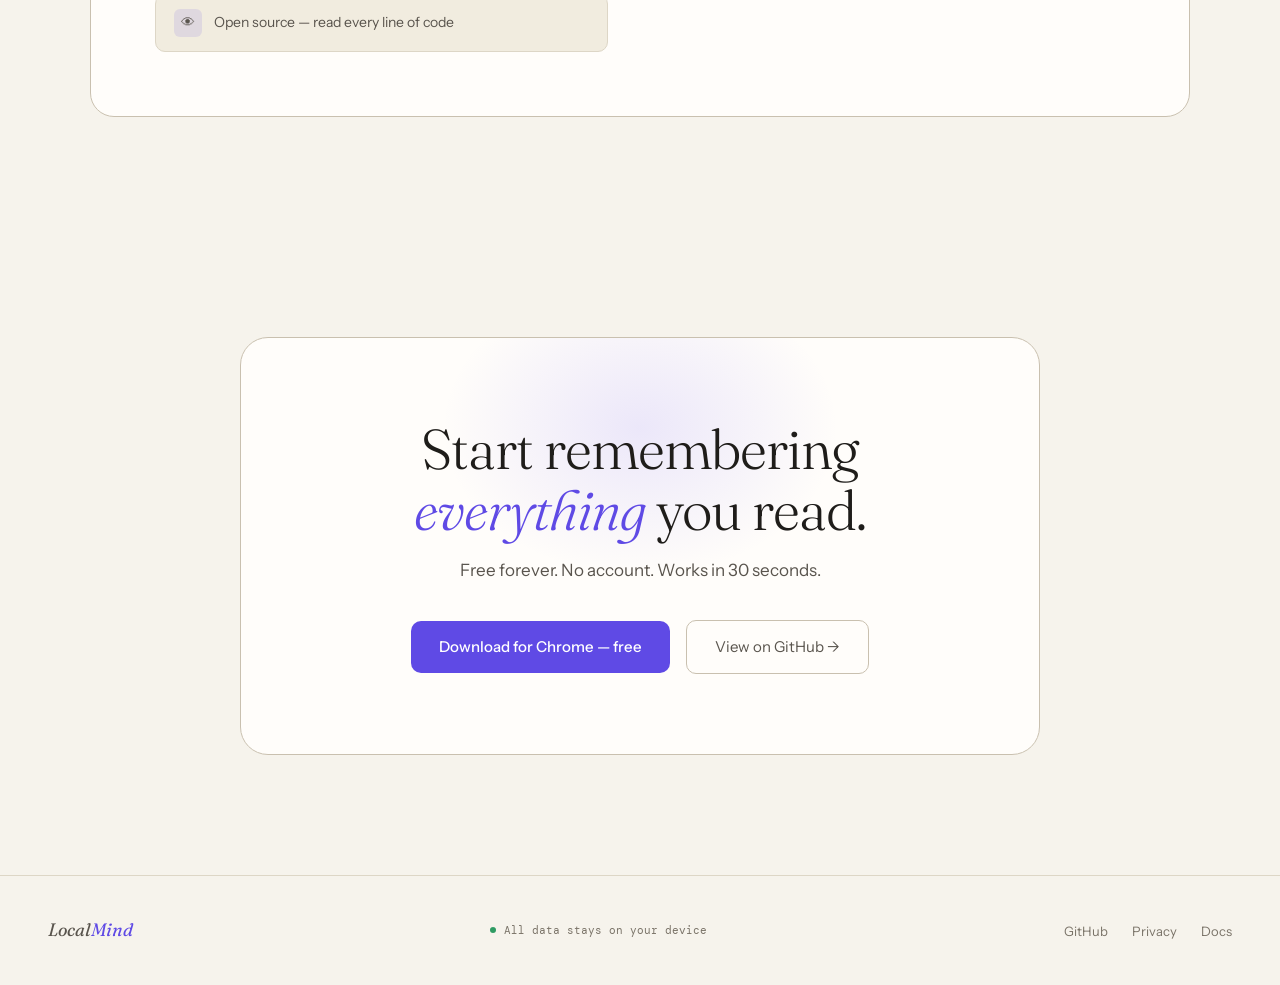
==== commit 7224ea28: "fix: added installation guidelines" ====
--- a/frontend/index.html
+++ b/frontend/index.html
@@ -530,7 +530,166 @@
     ::-webkit-scrollbar { width: 6px; }
     ::-webkit-scrollbar-track { background: var(--bg); }
     ::-webkit-scrollbar-thumb { background: var(--border2); border-radius: 3px; }
-
+    /* ── Installation Guide ────────────────────────────────────────────── */
+
+.install-steps {
+  margin-top: 64px;
+  display: flex;
+  flex-direction: column;
+}
+
+.install-step {
+  display: grid;
+  grid-template-columns: 64px 1fr;
+  gap: 24px;
+  align-items: flex-start;
+}
+
+.step-num {
+  font-family: var(--mono);
+  font-size: 11px;
+  color: var(--accent);
+  background: var(--accent-dim);
+  border: 1px solid rgba(124,106,247,0.2);
+  border-radius: 8px;
+  width: 44px;
+  height: 44px;
+  display: flex;
+  align-items: center;
+  justify-content: center;
+  letter-spacing: 0.05em;
+  flex-shrink: 0;
+  margin-top: 2px;
+}
+
+.install-connector {
+  width: 1px;
+  height: 32px;
+  background: var(--border2);
+  margin-left: 22px;
+}
+
+.step-content {
+  padding-bottom: 8px;
+}
+
+.step-title {
+  font-family: var(--serif);
+  font-size: 22px;
+  font-weight: 400;
+  color: var(--text);
+  letter-spacing: -0.3px;
+  margin-bottom: 8px;
+}
+
+.step-desc {
+  font-size: 14px;
+  color: var(--text2);
+  line-height: 1.65;
+  margin-bottom: 12px;
+  max-width: 520px;
+}
+
+.step-tip {
+  font-size: 13px;
+  color: var(--text3);
+  margin-top: 8px;
+}
+
+.step-tip strong {
+  color: var(--text2);
+  font-weight: 500;
+}
+
+.step-code {
+  display: flex;
+  align-items: center;
+  gap: 12px;
+  background: var(--bg3);
+  border: 1px solid var(--border);
+  border-radius: 8px;
+  padding: 10px 16px;
+  margin-bottom: 8px;
+  max-width: 420px;
+}
+
+.code-label {
+  font-family: var(--mono);
+  font-size: 10px;
+  color: var(--text3);
+  text-transform: uppercase;
+  letter-spacing: 0.06em;
+  flex-shrink: 0;
+  min-width: 80px;
+}
+
+.step-code code {
+  font-family: var(--mono);
+  font-size: 13px;
+  color: var(--accent2);
+}
+
+.step-btn {
+  display: inline-flex;
+  align-items: center;
+  gap: 8px;
+  background: var(--accent-dim);
+  border: 1px solid rgba(124,106,247,0.3);
+  border-radius: 8px;
+  color: var(--accent2);
+  font-family: var(--mono);
+  font-size: 13px;
+  padding: 10px 18px;
+  text-decoration: none;
+  transition: all 0.2s;
+  margin-top: 4px;
+}
+
+.step-btn:hover {
+  background: rgba(124,106,247,0.2);
+  border-color: var(--accent);
+  color: var(--accent);
+}
+
+.step-visual {
+  display: flex;
+  align-items: center;
+  gap: 14px;
+  margin-top: 8px;
+}
+
+.mock-chrome-btn {
+  background: var(--bg3);
+  border: 1px solid var(--border2);
+  border-radius: 6px;
+  padding: 7px 16px;
+  font-size: 13px;
+  color: var(--text2);
+  font-family: var(--sans);
+  cursor: default;
+}
+
+.step-done {
+  display: inline-flex;
+  align-items: center;
+  gap: 10px;
+  margin-top: 12px;
+  padding: 10px 18px;
+  background: rgba(74,222,128,0.08);
+  border: 1px solid rgba(74,222,128,0.2);
+  border-radius: 999px;
+  font-size: 13px;
+  color: var(--green);
+  font-family: var(--mono);
+}
+
+.done-dot {
+  width: 7px;
+  height: 7px;
+  border-radius: 50%;
+  background: var(--green);
+  animation: pulse 2s ease-in-out infinite;
+}
     @media (max-width: 768px) {
       nav { padding: 16px 24px; }
       .nav-links { display: none; }
@@ -551,6 +710,7 @@
     </a>
     <ul class="nav-links">
       <li><a href="#how">How it works</a></li>
+      <li><a href="#install">Install</a></li>
       <li><a href="#features">Features</a></li>
       <li><a href="#privacy">Privacy</a></li>
       <li><a href="https://github.com/ziomega/localmind/releases/download/v1.0.0-beta/local-mind-extension.zip" class="nav-cta" target="_blank">Download for Chrome</a></li>
@@ -615,6 +775,95 @@
           <div class="how-title">Ask in plain English</div>
           <p class="how-desc">Search your memory the way you actually think. "that article about startup pricing" or "the recipe with tahini" — and it finds it, ranked by how relevant it actually is.</p>
         </div>
+      </div>
+    </div>
+  </section>
+
+<div class="divider"></div>
+
+  <!-- Installation Guide -->
+  <section id="install">
+    <div class="container">
+      <div class="reveal">
+        <div class="section-label">Get started</div>
+        <h2 class="section-title">Up and running in <em>under a minute.</em></h2>
+        <p class="section-body">No account. No setup wizard. Just download, load, and browse.</p>
+      </div>
+
+      <div class="install-steps reveal">
+
+        <div class="install-step">
+          <div class="step-num">01</div>
+          <div class="step-content">
+            <div class="step-title">Download the extension</div>
+            <p class="step-desc">Click the button below to download the latest release as a zip file.</p>
+            <a href="REPLACE_WITH_GITHUB_RELEASE_LINK" class="step-btn" target="_blank" download>
+              ↓ Download local-mind-extension.zip
+            </a>
+          </div>
+        </div>
+
+        <div class="install-connector"></div>
+
+        <div class="install-step">
+          <div class="step-num">02</div>
+          <div class="step-content">
+            <div class="step-title">Unzip the file</div>
+            <p class="step-desc">Extract the downloaded zip anywhere on your computer — your Desktop works fine.</p>
+            <div class="step-code">
+              <span class="code-label">Windows</span>
+              <code>Right-click the zip → Extract All</code>
+            </div>
+            <div class="step-code">
+              <span class="code-label">Mac</span>
+              <code>Double-click the zip file</code>
+            </div>
+          </div>
+        </div>
+
+        <div class="install-connector"></div>
+
+        <div class="install-step">
+          <div class="step-num">03</div>
+          <div class="step-content">
+            <div class="step-title">Open Chrome extensions</div>
+            <p class="step-desc">In Chrome, go to the extensions page and turn on Developer Mode.</p>
+            <div class="step-code">
+              <span class="code-label">Chrome address bar</span>
+              <code>chrome://extensions</code>
+            </div>
+            <p class="step-tip">Then toggle <strong>Developer Mode</strong> in the top-right corner.</p>
+          </div>
+        </div>
+
+        <div class="install-connector"></div>
+
+        <div class="install-step">
+          <div class="step-num">04</div>
+          <div class="step-content">
+            <div class="step-title">Load the extension</div>
+            <p class="step-desc">Click <strong>Load unpacked</strong> and select the unzipped folder.</p>
+            <div class="step-visual">
+              <div class="mock-chrome-btn">Load unpacked</div>
+              <span style="color:var(--text3);font-size:13px;">← click this, then select the folder</span>
+            </div>
+          </div>
+        </div>
+
+        <div class="install-connector"></div>
+
+        <div class="install-step">
+          <div class="step-num">05</div>
+          <div class="step-content">
+            <div class="step-title">Pin it and start browsing</div>
+            <p class="step-desc">Click the puzzle piece 🧩 icon in your toolbar, find Local Mind, and pin it. Then just browse — Local Mind starts learning immediately.</p>
+            <div class="step-done">
+              <span class="done-dot"></span>
+              You're all set. No sign-up required.
+            </div>
+          </div>
+        </div>
+
       </div>
     </div>
   </section>
